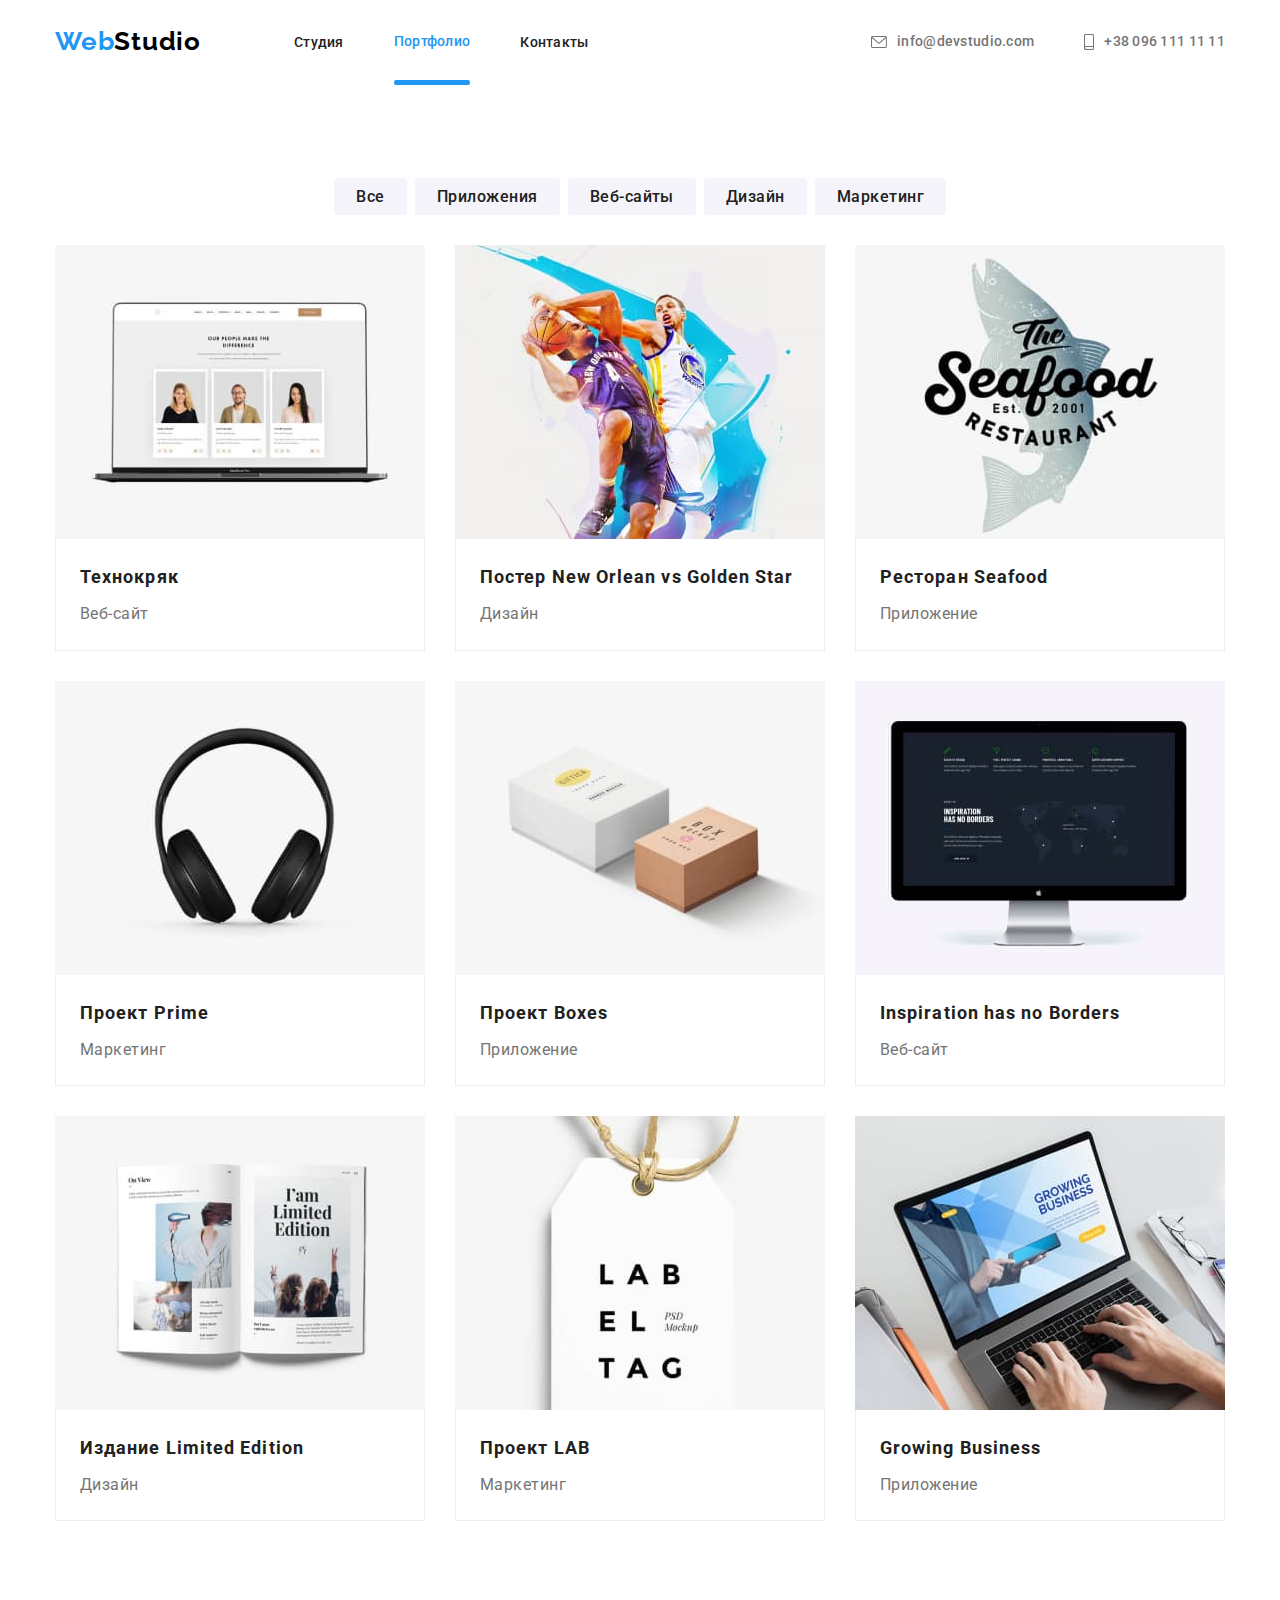
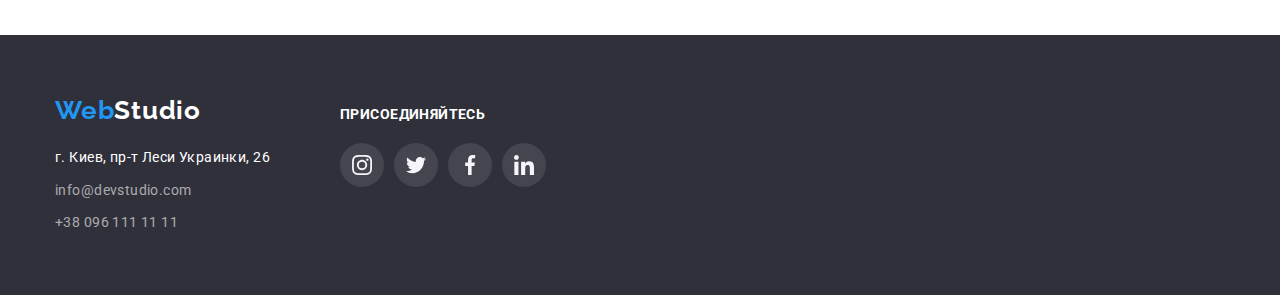
==== portfolio.html @ 33a4ed00 "initial commit" ====
<!DOCTYPE html>
<html lang="ru">
<head>
    <meta charset="UTF-8">
    <meta name="viewport" content="width=device-width, initial-scale=1.0">
    <title>WebStudio</title>
    <link rel="preconnect" href="https://fonts.gstatic.com">
    <link href="https://fonts.googleapis.com/css2?family=Raleway:wght@700&family=Roboto:wght@400;500;700;900&display=swap"
          rel="stylesheet">
    <link rel="stylesheet" href="./css/modern-normalize.css">
    <link rel="stylesheet" href="./css/common.css">
    <link rel="stylesheet" href="./css/portfolio.css" />
</head>
<body>
    <header>
           <div class="page-header container">
                <nav class="nav-links">
                    <a class="link-main" href="./index.html"><span class="part-web">Web</span>Studio</a>
                    <ul class="list">
                        <li class="item"><a class="link studio" href="./index.html">Студия</a></li>
                        <li class="item"><a class="link portfoli current" href="./portfolio.html">Портфолио</a></li>
                        <li class="item"><a class="link contacts" href="">Контакты</a></li>
                    </ul>
                </nav>
                
                <ul class="address list">
                    <li class="item">
                        <a class="auth-items" href="mailto:info@devstudio.com">
                            <svg class="icon" width="16" height="12">
                                <use href="./images/sprite.svg#icon-envelope"></use>
                            </svg>
                            info@devstudio.com
                        </a>
                    </li>
                    <li class="item">
                        <a class="auth-items" href="tel:+380961111111">
                            <svg class="icon" width="10" height="16">
                                <use href="./images/sprite.svg#icon-smartphone"></use>
                            </svg>
                            +38 096 111 11 11
                        </a>
                    </li>
                </ul>
           </div>
    </header>

<main>
    <!-- Portfolio -->
    <section class="section-portfolio" >
       <div class="container">
            <h1 class="visually-hidden">Portfolio</h1>
            <ul class="list buttons">
                <li class="section-button">
                    <button class="button" type="button">Все</button>
                </li>
                <li class="section-button">
                    <button class="button" type="button">Приложения</button>
                </li>
                <li class="section-button">
                    <button class="button" type="button">Веб-сайты</button>
                </li>
                <li class="section-button">
                    <button class="button" type="button">Дизайн</button>
                </li>
                <li class="section-button">
                    <button class="button" type="button">Маркетинг</button>
                </li>
            </ul>
       </div>
    
       <div class="container" >
            <ul class="projects-list list">

                <li class="card">
                    <a class="card-link" href="">
                        <div class="card-thumb">
                            <img src="./images/web-site.jpg" alt="Lap top picture">
                            <p class="card-text">Технокряк это современная площадка распространения
                            коронавируса. Компании используют эту платформу для цифрового
                            шпионажа и атак на защищённые сервера конкурентов.</p>
                        </div>                 
                        <div class="card-content">
                            <h2 class="title">Технокряк</h2>
                            <p class="type">Веб-сайт</p>
                        </div>
                    </a>
                </li>

                <li class="card">
                    <a class="card-link" href="">
                        <div class="card-thumb">
                            <img src="./images/design.jpg" alt="Steffan Curry Warriors picture">
                            <p class="card-text">Технокряк это современная площадка распространения
                            коронавируса. Компании используют эту платформу для цифрового
                            шпионажа и атак на защищённые сервера конкурентов.</p>
                        </div>
                        <div class="card-content">
                            <h2 class="title">Постер New Orlean vs Golden Star</h2>
                            <p class="type">Дизайн</p>
                        </div>
                    </a>
                </li>

                <li class="card">
                    <a class="card-link" href="">
                        <div class="card-thumb">
                            <img src="./images/app.jpg" alt="Sea Food restaurant logo">
                            <p class="card-text">Технокряк это современная площадка распространения
                            коронавируса. Компании используют эту платформу для цифрового
                            шпионажа и атак на защищённые сервера конкурентов.</p>
                        </div>
                        <div class="card-content"> 
                            <h2 class="title">Ресторан Seafood</h2>
                            <p class="type">Приложение</p>
                        </div>
                    </a>
                </li>

                <li class="card">
                    <a class="card-link" href="">
                        <div class="card-thumb">
                            <img src="./images/marketing.jpg" alt="Headphones picture">
                            <p class="card-text">Технокряк это современная площадка распространения
                            коронавируса. Компании используют эту платформу для цифрового
                            шпионажа и атак на защищённые сервера конкурентов.</p>
                        </div>
                        <div class="card-content">
                            <h2 class="title">Проект Prime</h2>
                            <p class="type">Маркетинг</p>
                        </div>
                    </a>
                </li>

                <li class="card">
                    <a class="card-link" href="">
                        <div class="card-thumb">
                            <img src="./images/app-2.jpg" alt="Box picture">
                            <p class="card-text">Технокряк это современная площадка распространения
                            коронавируса. Компании используют эту платформу для цифрового
                            шпионажа и атак на защищённые сервера конкурентов.</p>
                        </div>
                        <div class="card-content">
                            <h2 class="title">Проект Boxes</h2>
                            <p class="type">Приложение</p>
                        </div>
                    </a>
                </li>

                <li class="card">
                    <a class="card-link" href="">
                        <div class="card-thumb">
                            <img src="./images/website-2.jpg" alt="Monitor picture">
                            <p class="card-text">Технокряк это современная площадка распространения
                            коронавируса. Компании используют эту платформу для цифрового
                            шпионажа и атак на защищённые сервера конкурентов.</p>
                        </div>
                        <div class="card-content">
                            <h2 class="title">Inspiration has no Borders</h2>
                            <p class="type">Веб-сайт</p>
                        </div>
                    </a>
                </li>

                <li class="card">
                    <a class="card-link" href="">
                        <div class="card-thumb">
                            <img src="./images/design-2.jpg" alt="Book picture">
                            <p class="card-text">Технокряк это современная площадка распространения
                            коронавируса. Компании используют эту платформу для цифрового
                            шпионажа и атак на защищённые сервера конкурентов.</p>
                        </div>
                        <div class="card-content">
                            <h2 class="title">Издание Limited Edition</h2>
                            <p class="type">Дизайн</p>
                        </div>
                    </a>
                </li>

                <li class="card">
                    <a class="card-link" href="">
                        <div class="card-thumb">
                            <img src="./images/marketing-2.jpg" alt="Label picture">
                            <p class="card-text">Технокряк это современная площадка распространения
                            коронавируса. Компании используют эту платформу для цифрового
                            шпионажа и атак на защищённые сервера конкурентов.</p>
                        </div>
                        <div class="card-content">
                            <h2 class="title">Проект LAB</h2>
                            <p class="type">Маркетинг</p>
                        </div>
                    </a>
                </li>

                <li class="card">
                    <a class="card-link" href="">
                        <div class="card-thumb">
                            <img src="./images/app-3.jpg" alt="Lap top picture">
                            <p class="card-text">Технокряк это современная площадка распространения
                            коронавируса. Компании используют эту платформу для цифрового
                            шпионажа и атак на защищённые сервера конкурентов.</p>
                        </div>
                        <div class="card-content">
                            <h2 class="title">Growing Business</h2>
                            <p class="type">Приложение</p>
                        </div>
                    </a>
                </li>

            </ul>
       </div>
       
    </section>
</main>

<footer>
   <div class="footer-wraper">
        <div>
            <a class="logo-link" href="https://kovalenko-23.github.io/goit-markup-hw-01/">
                <span class="part-web">Web</span>Studio</a>
            <address class="auth-nav">
                <p class="city"><span class="city-address">г. Киев, пр-т Леси Украинки, 26</span> <br />
                    <a class="auth mail" href="mailto:info@devstudio.com">info@devstudio.com</a> <br />
                    <a class="auth" href="tel:+380961111111">+38 096 111 11 11</a>
                </p>
            </address>
        </div>
        
        <div class="social-links">
            <p class="social-links title">ПРИСОЕДИНЯЙТЕСЬ</p>
            <ul class="buttons">
        
                <li class="button">
                    <a class="social-button" href="">
                        <svg class="icon" width="20" height="20">
                            <use href="./images/sprite.svg#icon-instagram-2"></use>
                        </svg>
                    </a>
                </li>
        
                <li class="button">
                    <a class="social-button" href="">
                        <svg class="icon" width="20" height="20">
                            <use href="./images/sprite.svg#icon-twitter-1"></use>
                        </svg>
                    </a>
                </li>
        
                <li class="button">
                    <a class="social-button" href="">
                        <svg class="icon" width="20" height="20">
                            <use href="./images/sprite.svg#icon-facebook-1"></use>
                        </svg>
                    </a>
                </li>
        
                <li class="button">
                    <a class="social-button" href="">
                        <svg class="icon" width="20" height="20">
                            <use href="./images/sprite.svg#icon-linkedin-1"></use>
                        </svg>
                    </a>
                </li>
            </ul>
        </div>
   </div>
</footer>
</body>
</html>
---- css/common.css ----
:root {
  --primary-text-color: #757575;
  --primary-title-color: #212121;
  --alt-logo-color: #2196f3;
  --bcg-button-color: #f5f4fa;
  --bcg-color: #f5f4fa;
  --primary-white-color: #fff;
  --alt-bcg-color: #2f303a;
  --address-items-color: rgb(255, 255, 255, 0.6);
  --social-links-color-1: #afb1b8;

  --transition-duration-cubic: 250ms cubic-bezier(0.4, 0, 0.2, 1);
}

body {
  background-color: var(--primary-white-color);
  color: var(--primary-text-color);
  font-family: Roboto, sans-serif;
}

.visually-hidden {
  position: absolute;
  width: 1px;
  height: 1px;
  margin: -1px;
  border: 0;
  padding: 0;

  white-space: nowrap;
  clip-path: inset(100%);
  clip: rect(0 0 0 0);
  overflow: hidden;
}

.list {
  margin: 0;
  padding: 0;
  list-style: none;
  display: block;
}

.container {
  margin: 0 auto;
  width: 1200px;
  padding-left: 15px;
  padding-right: 15px;
  /* outline: 2px solid tomato; */
}

h1,
h2,
h3,
h4,
h5,
p {
  margin: 0;
  padding: 0;
}

img {
  display: block;
  height: auto;
  max-width: 100%;
}
/*===NAVIGATION===*/

header {
  border-bottom: -1px solid #ececec;
}

.page-header .list {
  align-items: center;
}

.page-header.container {
  padding-left: 15px;
  padding-right: 15px;
  padding-top: 24px;
  padding-bottom: 24px;
  display: flex;
}

.page-header .list {
  display: flex;
}

.nav-links {
  display: flex;
}

/* Web Studio link */
.link-main {
  display: flex;
  align-items: center;
  margin-right: 93px;
}

.part-web {
  color: var(--alt-logo-color);
}

/* super cool option */
.page-header .item + .item {
  margin-left: 50px;
}

.link-main:focus,
.link-main:hover {
  color: #000;
}

.nav-links .link:hover,
.nav-links .link:focus,
.nav-links .link.current,
.address a:hover,
.address a:focus {
  color: #2196f3;

  transition: color var(--transition-duration-cubic);
}

.address a {
  color: var(--primary-text-color);
  font-weight: 500;
  font-size: 14px;
  line-height: 1.14;
  letter-spacing: 0.02em;
}

.nav-links .link-main {
  color: #000;
  font-family: Raleway;
  font-weight: bold;
  font-size: 26px;
  line-height: 1.38;
  letter-spacing: 0.03em;
}

a,
.nav-links .link {
  text-decoration: none;
}

.nav-links .link {
  color: var(--primary-title-color);
  font-weight: 500;
  font-size: 14px;
  line-height: 1.14;
  letter-spacing: 0.02em;
}

.link.current {
  position: relative;
  display: block;
}

.link.current::after {
  content: '';

  position: absolute;
  bottom: -218%;
  left: 0;

  display: block;
  height: 5px;
  width: 100%;
  background-color: var(--alt-logo-color);
  border-radius: 2px;
}

/* Address list */

.auth-items {
  display: flex;
  align-items: center;
}

.address.list .icon {
  fill: currentColor;
  margin-right: 10px;
}

.address.list {
  display: flex;
  justify-content: flex-end;
  margin-left: auto;
}

/*====MAIN====*/

/*===HERO===*/
.overlay {
  text-align: center;
  padding-bottom: 200px;
  padding-top: 200px;
  max-width: 1600px;
  height: 600px;
  margin-left: auto;
  margin-right: auto;
  background-image: linear-gradient(
      to right,
      rgba(47, 48, 58, 0.4),
      rgba(47, 48, 58, 0.4)
    ),
    url(../images/hero-background.jpg);
}

.section-hero .section-title {
  color: var(--primary-white-color);
  font-weight: 900;
  font-size: 44px;
  line-height: 1.36;
  text-align: center;
  letter-spacing: 0.06em;
  text-transform: uppercase;
  margin-bottom: 30px;
  margin-top: 0;
}

.button-order {
  border-radius: 4px;
  border: none;
  padding: 10px 32px;
  min-width: 200px;

  background-color: var(--alt-logo-color);
  color: var(--primary-white-color);
  font-weight: bold;
  font-size: 16px;
  line-height: 1.87;
  align-items: center;
  text-align: center;
  letter-spacing: 0.06em;

  transition: color, background-color var(--transition-duration-cubic);
}

.section-hero button:hover,
.section-hero button:focus {
  background-color: var(--bcg-button-color);
  color: var(--primary-title-color);
}

.backdrop {
  position: fixed;
  top: 0;
  left: 0;
  width: 100%;
  height: 100%;
  background: rgba(0, 0, 0, 0.2);

  opacity: 1;

  transition: opacity var(--transition-duration-cubic);
}

.backdrop.is-hidden {
  opacity: 0;
  pointer-events: none;
}

.backdrop.is-hidden .modal {
  transform: translate(-50%, -50%) scale(0.9);
}

.modal {
  position: absolute;
  max-width: 528px;
  width: 100%;
  min-height: 100vh;
  left: 50%;
  top: 50%;
  overflow-y: auto;

  background: #ffffff;
  border-radius: 4px;
  padding: 40px;

  transform: translate(-50%, -50%) scale(1);
  transition: scale 250ms cubic-bezier(0.4, 0, 0.2, 1);

  /* Добавить после наполенияи контентом */
  /* overflow-y: auto; */
}

.modal > .close-button {
  position: absolute;
  display: flex;
  justify-content: center;
  align-items: center;
  top: 0;
  right: 0;
  border: 1px solid rgba(0, 0, 0, 0.1);
  width: 30px;
  height: 30px;
  background-color: white;
  border-radius: 50%;
  margin-top: 8px;
  margin-right: 8px;
}

.form-appointment {
  outline: 1px solid green;
}

/* Section Advantages */

.section-advantages .list {
  display: flex;
  justify-content: space-between;
}

.list.advantages > .item:not(:last-child) {
  margin-right: 30px;
}

.list.advantages > .item {
  width: 270px;
}

.item-icon {
  display: flex;
  align-items: center;
  background-color: var(--bcg-button-color);
  padding: 25px 100px;
  margin-bottom: 30px;
}

.list.advantages .icon {
  padding: 0;
  border: none;
  margin: 0;
}

.section-advantages .section-item {
  color: var(--primary-title-color);
  font-weight: bold;
  font-size: 14px;
  line-height: 1.14;
  letter-spacing: 0.03em;
  text-transform: uppercase;
}

.section-advantages {
  padding-top: 94px;
  padding-bottom: 94px;
}

.section-advantages .section-item {
  margin-top: 0;
  margin-bottom: 10px;
}

.section-advantages .section-text {
  margin-top: 0;
  margin-bottom: 0;
}

.section-item.top {
  margin-top: 0;
}

.section-advantages .section-text {
  color: var(--primary-text-color);
  font-style: normal;
  font-weight: normal;
  font-size: 14px;
  line-height: 1.7;
  letter-spacing: 0.03em;
}

/* Activities section */
.section-activities .list {
  display: flex;
  justify-content: space-between;
}

. .section-activities {
  padding-bottom: 94px;
  z-index: 1;
}

.thumb-activities {
  position: relative;
}

.thumb-activities::before {
  display: inline-block;
  position: absolute;
  content: '';
  bottom: 0;
  left: 0;
  width: 100%;
  height: 70px;
  background-color: rgba(47, 48, 58, 0.8);
}

.thumb-activities > .text {
  display: inline-block;
  position: absolute;
  bottom: 0;
  left: 50%;
  transform: translatex(-50%);
  width: 100%;

  padding-bottom: 27px;
  font-weight: bold;
  font-size: 14px;
  line-height: 1.14;
  text-align: center;
  letter-spacing: 0.03em;
  text-transform: uppercase;
  color: var(--primary-white-color);
}

.section-activities .section-title {
  color: var(--primary-title-color);
  font-weight: bold;
  text-align: center;
  font-size: 36px;
  line-height: 1.16;
  letter-spacing: 0.03em;
  margin-bottom: 50px;
}

/* Our Team section */
.section-team .list {
  display: flex;
  justify-content: space-between;
}

.section-team {
  background-color: var(--bcg-color);
  padding-top: 94px;
  padding-bottom: 94px;
}

.section-team .worker {
  background-color: var(--primary-white-color);
  box-shadow: 0px 1px 3px rgba(0, 0, 0, 0.12), 0px 1px 1px rgba(0, 0, 0, 0.14),
    0px 2px 1px rgba(0, 0, 0, 0.2);
  border-radius: 0px 0px 4px 4px;
}

.section-team .worker:not(:last-child) {
  margin-right: 30px;
}

.worker-info {
  padding: 30px 32px;
}

.section-team .section-title {
  color: var(--primary-title-color);
  font-weight: bold;
  font-size: 36px;
  line-height: 1.16;
  text-align: center;
  letter-spacing: 0.03em;
  margin-bottom: 50px;
}

.section-team .section-item {
  color: var(--primary-title-color);
  font-weight: 500;
  font-size: 16px;
  line-height: 0.84;
  text-align: center;
  letter-spacing: 0.03em;
  margin-bottom: 10px;
}

.section-team .section-text {
  color: var(--primary-text-color);
  font-weight: normal;
  font-size: 16px;
  line-height: 1.2;
  text-align: center;
  letter-spacing: 0.03em;
  margin-bottom: 16px;
}

/* Social links */
.list-socials {
  display: flex;
  justify-content: space-around;
  padding: 0;
}

.list-socials .social-item:not(:last-child) {
  margin-right: 10px;
}

.social-item > .item {
  display: flex;
  align-items: center;
  justify-content: center;
  border: none;
  padding: 0;
  width: 44px;
  height: 44px;
  border-radius: 50%;
  color: var(--social-links-color-1);

  transition: color, background-color var(--transition-duration-cubic);
}

.social-item > .item:hover,
.social-item > .item:focus {
  background-color: var(--alt-logo-color);
  color: var(--primary-white-color);
}

.social-item .icon {
  fill: currentColor;
}

/*===Clients section=== */
.section-clients .container {
  padding-top: 98px;
  padding-bottom: 92px;
  margin-left: auto;
  margin-right: auto;
}

.section-clients .section-title {
  color: var(--primary-title-color);
  font-weight: bold;
  font-size: 36px;
  line-height: 1.2;
  text-align: center;
  letter-spacing: 0.03em;

  margin-bottom: 50px;
}

.clients-list {
  display: flex;
  margin: 0;
  padding: 0;
}

.clients-list .client:not(:last-child) {
  margin-right: 30px;
}

.clients-list .button {
  width: 170px;
  height: 90px;
  border: 1px var(--social-links-color-1) solid;
  border-radius: 4px;
  display: flex;
  justify-content: center;
  align-items: center;
  color: var(--social-links-color-1);

  transition: color var(--transition-duration-cubic);
}

.clients-list .button:hover,
.clients-list .button:focus {
  color: var(--alt-logo-color);
  border-color: var(--alt-logo-color);
}

.clients-list .icon {
  fill: currentColor;
}

/*===Footer===*/
footer {
  background-color: #2f303a;
}

.footer-wraper {
  display: flex;
  align-items: baseline;
  width: 1200px;
  padding-top: 60px;
  padding-bottom: 60px;
  padding-left: 15px;
  padding-right: 15px;
  margin-left: auto;
  margin-right: auto;
}

.city {
  color: var(--primary-white-color);
}

.logo-link {
  display: inline-block;
  color: var(--primary-white-color);
  font-family: Raleway;
  font-weight: bold;
  font-size: 26px;
  line-height: 1.2;
  letter-spacing: 0.03em;
  margin-bottom: 20px;
}

.auth-nav .city {
  font-weight: normal;
  font-size: 14px;
  line-height: 1.7;
  letter-spacing: 0.03em;
}

.logo-link:hover,
.logo-link:focus {
  color: var(--primary-white-color);
}

.auth-nav .auth {
  color: var(--address-items-color);
}

footer a:hover,
footer a:focus {
  color: var(--alt-bcg-color);
}

.city-address {
  display: inline-block;
  margin-bottom: 9px;
}

.auth.mail {
  margin-bottom: 9px;
  display: inline-block;
}

.social-links {
  margin-left: 70px;
}

.social-links.title {
  color: var(--primary-white-color);
  margin-bottom: 20px;
  margin-left: 0;
  font-style: normal;
  font-weight: bold;
  font-size: 14px;
  line-height: 1.14;
  letter-spacing: 0.03em;
  text-transform: uppercase;
}

.social-links .buttons {
  display: flex;
  margin: 0;
  padding: 0;
}

.button .social-button {
  display: flex;
  align-items: center;
  justify-content: center;
  width: 44px;
  height: 44px;
  fill: var(--bcg-button-color);
  background-color: rgba(255, 255, 255, 0.1);
  border-radius: 50%;

  transition: background-color, var(--transition-duration-cubic);
}

.button .social-button:hover,
.button .social-button:focus {
  fill: var(--primary-white-color);
  background-color: var(--alt-logo-color);
}

.social-links .button:not(:last-child) {
  margin-right: 10px;
}
---- css/portfolio.css ----
:root {
  --primary-text-color: #757575;
  --primary-title-color: #212121;
  --alt-logo-color: #2196f3;
  --bcg-button-color: #f5f4fa;
  --alt-bcg-color: #f5f4fa;
  --primary-white-color: #fff;
  --footer-bcg-color: #2f303a;

  --transition-duration-cubic: 250ms cubic-bezier(0.4, 0, 0.2, 1);
}

a {
  text-decoration: none;
}

body {
  background-color: var(--primary-white-color);
  color: var(--primary-text-color);
  font-family: Roboto, sans-serif;
}

li {
  display: block;
}

.list {
  margin: 0;
  padding: 0;
  list-style: none;
}

.container {
  margin: 0 auto;
  width: 1200px;
  padding-left: 15px;
  padding-right: 15px;
  /* outline: 2px solid tomato; */
}

img {
  display: block;
  height: auto;
  max-width: 100%;
}

/* Web Studio link */
.link-main {
  display: flex;
  align-items: center;
  margin-right: 93px;
}

.section-portfolio:first-child {
  padding-top: 94px;
  padding-bottom: 20px;
}

.section-portfolio .list.buttons {
  display: flex;
  justify-content: center;
}

.section-portfolio .section-button {
  color: var(--primary-title-color);
  font-family: inherit;
  font-weight: 500;
  font-size: 16px;
  line-height: 1.6;
  text-align: center;
  letter-spacing: 0.03em;
  border-radius: 4px;
}

/* Address list */
.address.list {
  justify-content: flex-end;
}

/* Buttons */
.list > .section-button:not(:last-child) {
  margin-right: 8px;
}

/* ===MAIN=== */
/* ===Cards=== */

.section-portfolio:last-child {
  margin-bottom: 94px;
}

.card-thumb {
  position: relative;
  width: 370px;
  overflow: hidden;
}

.card-text {
  position: absolute;
  top: 0;
  left: 0;
  width: 100%;
  height: 100%;

  display: flex;
  margin: 0;
  padding: 63px 24px;

  background-color: rgba(33, 150, 243, 0.9);
  font-weight: normal;
  font-size: 18px;
  line-height: 1.56;
  letter-spacing: 0.03em;
  color: #ffffff;

  transform: translateY(100%);
  transition: transform 250ms cubic-bezier(0.4, 0, 0.2, 1);
}

.card-link:hover .card-text {
  transform: translateY(0);
}

/* -- hover card complicated wariant-- */
/* .card-thumb::before {
  display: inline-block;
  position: absolute;
  content: '';
  top: 100%;
  width: 100%;
  height: 100%;
  background-color: rgba(33, 150, 243, 0.9);

  transition: transform 250ms cubic-bezier(0.4, 0, 0.2, 1);
}

.card-thumb:hover::before,
.card-thumb:focus::before {
  transform: translateY(-100%);
}

.card-thumb > p {
  display: inline-block;
  position: absolute;
  top: 100%;
  left: 0;

  padding: 63px 24px;

  font-weight: normal;
  font-size: 18px;
  line-height: 1.56;
  letter-spacing: 0.03em;
  color: #ffffff;
  transition: transform 250ms cubic-bezier(0.4, 0, 0.2, 1);
}

.card-thumb:hover p {
  transform: translateY(-100%);
} */

.card-content {
  padding: 20px 24px;
  border-bottom: 1px solid #eeeeee;
  border-left: 1px solid #eeeeee;
  border-right: 1px solid #eeeeee;
}

.projects-list {
  display: flex;
  flex-wrap: wrap;
  margin-top: -30px;
  justify-content: space-between;
  padding-bottom: 94px;
  padding: 0;
  margin: 0;
  /* outline: 1px solid tomato; */
}

.projects-list > .card {
  flex-basis: calc(100% / 3 - 30px);
  margin-top: 30px;
  box-shadow: none;

  transition: box-shadow var(--transition-duration-cubic);
}

.projects-list > .card:hover {
  box-shadow: 0px 1px 1px rgba(0, 0, 0, 0.12), 0px 4px 4px rgba(0, 0, 0, 0.06),
    1px 4px 6px rgba(0, 0, 0, 0.16);
}

.projects-list .title {
  color: var(--primary-title-color);
  font-weight: bold;
  font-size: 18px;
  line-height: 2;
  letter-spacing: 0.06em;
}

.projects-list .type {
  color: var(--primary-text-color);
  font-style: normal;
  font-weight: normal;
  font-size: 16px;
  line-height: 1.88;
  letter-spacing: 0.03em;
  margin-top: 4px;
}

.projects-list {
  margin: 0;
  padding: 0;
  list-style: none;
}

.list.buttons .button {
  display: inline-block;
  border-radius: 4px;
  border: none;
  padding: 6px 22px;
  min-width: 73px;

  background-color: var(--bcg-button-color);
  color: var(--primary-title-color);
  font-style: normal;
  font-weight: 500;
  font-size: 16px;
  line-height: 1.6;
  text-align: center;
  letter-spacing: 0.03em;
  box-shadow: none;

  transition: color, box-shadow,
    background-color var(--transition-duration-cubic);
}

.section-button .button:hover,
.section-button .button:focus {
  color: var(--primary-white-color);
  background-color: var(--alt-logo-color);
  border-radius: 4px;
  box-shadow: 0px 3px 1px rgba(0, 0, 0, 0.1), 0px 1px 2px rgba(0, 0, 0, 0.08),
    0px 2px 2px rgba(0, 0, 0, 0.12);
  cursor: pointer;
  outline: none;
}

.city-address {
  display: inline-block;
  margin-bottom: 9px;
}

.auth.mail {
  margin-bottom: 9px;
  display: inline-block;
}
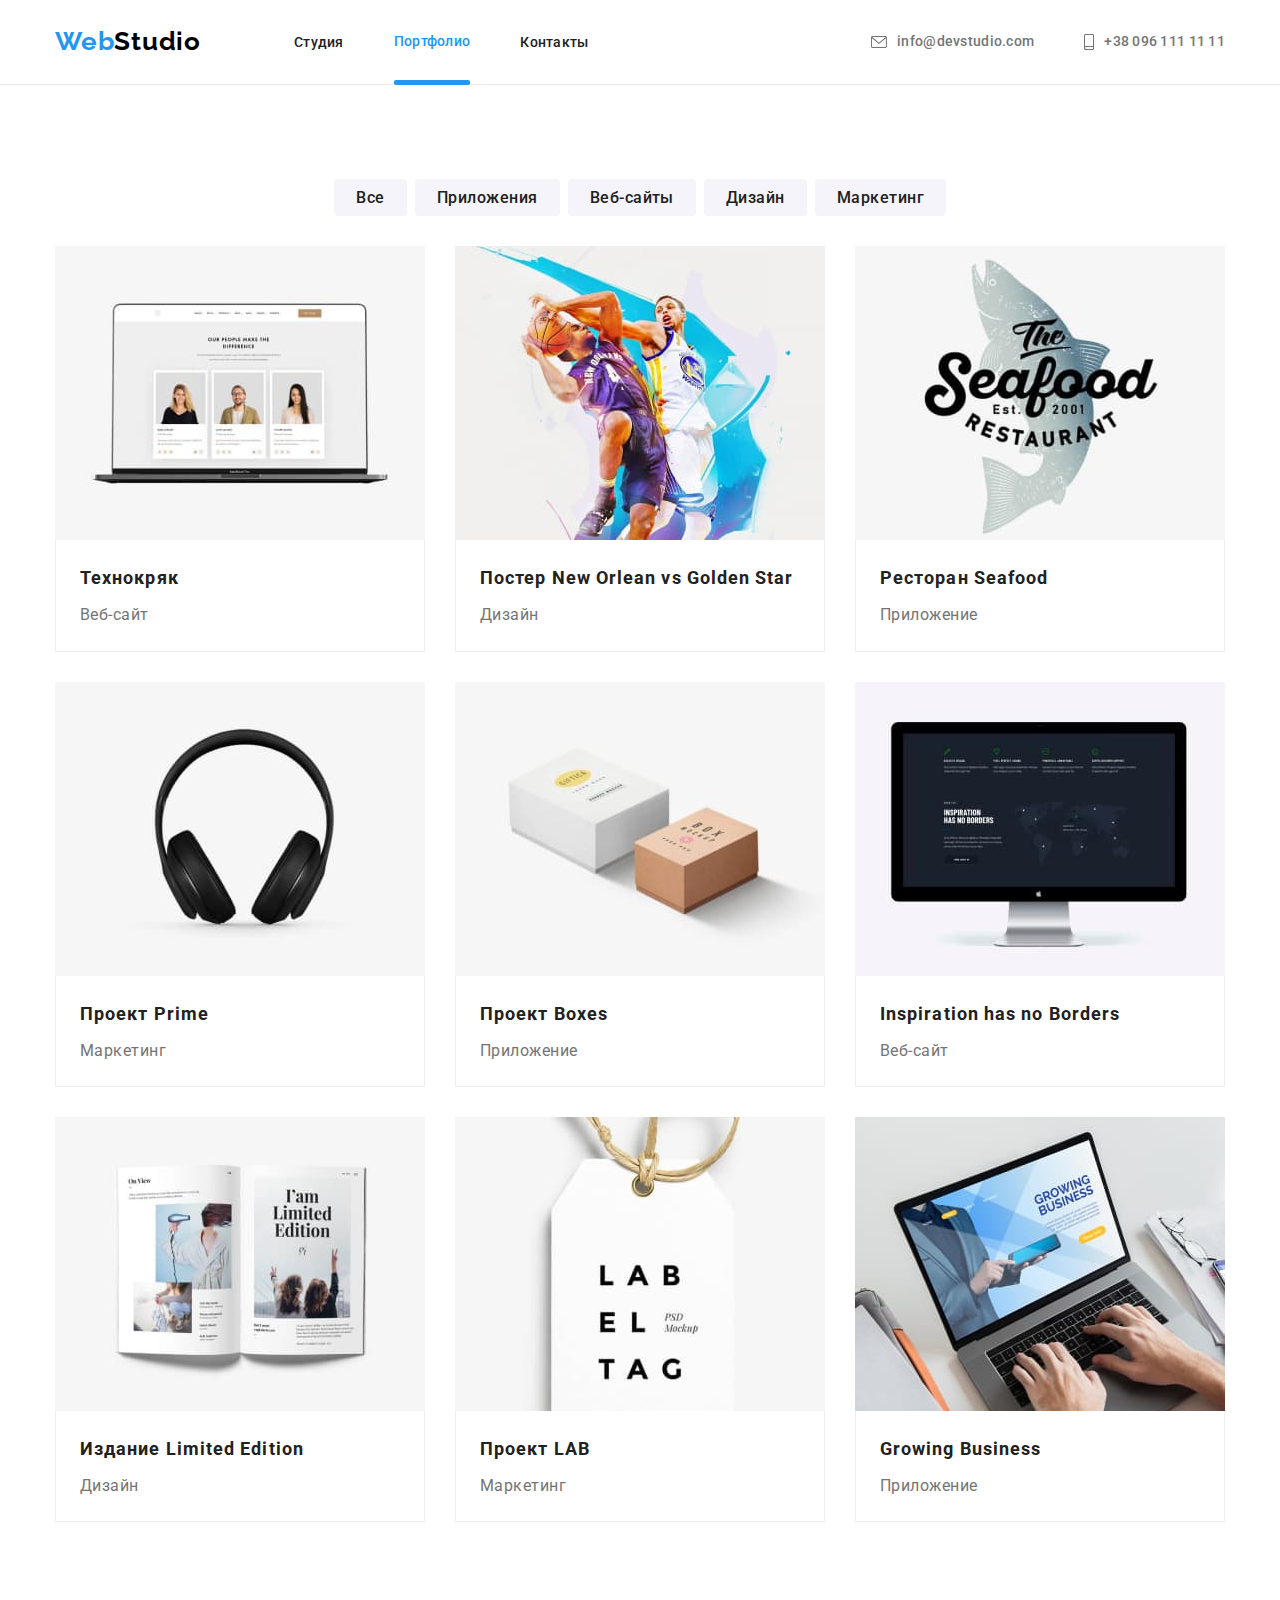
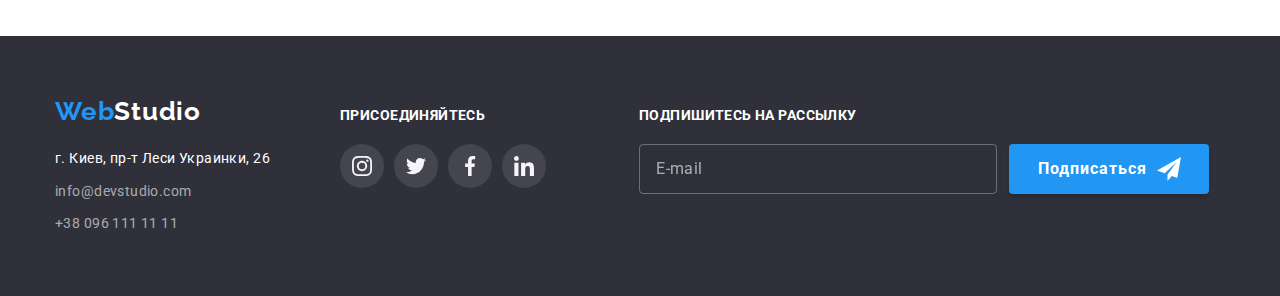
==== commit 750166a5: "last changes commited" ====
--- a/portfolio.html
+++ b/portfolio.html
@@ -262,6 +262,18 @@
                 </li>
             </ul>
         </div>
+        
+        <form class="form-footer">
+            <label class="form-label">
+                <span class="label">Подпишитесь на рассылку</span>
+                <input class="input" type="email" name="email" placeholder="E-mail">
+            </label>
+            <button class="button-submit" type="submit">Подписаться
+                <svg class="icon send" width="24" height="24">
+                    <use href="./images/sprite.svg#icon-send"></use>
+                </svg>
+            </button>
+        </form>
    </div>
 </footer>
 </body>
--- a/css/common.css
+++ b/css/common.css
@@ -65,7 +65,7 @@
 /*===NAVIGATION===*/
 
 header {
-  border-bottom: -1px solid #ececec;
+  border-bottom: 1px solid #ececec;
 }
 
 .page-header .list {
@@ -265,9 +265,9 @@
 
 .modal {
   position: absolute;
-  max-width: 528px;
-  width: 100%;
-  min-height: 100vh;
+  max-width: 100%;
+  /* width: 100%; */
+  /* min-height: 100vh; */
   left: 50%;
   top: 50%;
   overflow-y: auto;
@@ -278,9 +278,6 @@
 
   transform: translate(-50%, -50%) scale(1);
   transition: scale 250ms cubic-bezier(0.4, 0, 0.2, 1);
-
-  /* Добавить после наполенияи контентом */
-  /* overflow-y: auto; */
 }
 
 .modal > .close-button {
@@ -297,10 +294,207 @@
   border-radius: 50%;
   margin-top: 8px;
   margin-right: 8px;
-}
-
-.form-appointment {
-  outline: 1px solid green;
+  cursor: pointer;
+}
+
+.close-button .icon {
+  fill: #000;
+
+  transition: fill 250ms cubic-bezier(0.4, 0, 0.2, 1);
+}
+
+.close-button:focus .icon,
+.close-button:hover .icon {
+  fill: #2196f3;
+}
+
+/* ===FORM=== */
+.form-order {
+  width: 448px;
+  margin-left: auto;
+  margin-right: auto;
+}
+
+.form-header {
+  margin-bottom: 12px;
+  font-weight: bold;
+  font-size: 20px;
+  line-height: 1.15;
+  text-align: center;
+  letter-spacing: 0.03em;
+
+  color: var(--primary-title-color);
+}
+
+.input-forms {
+  margin-bottom: 20px;
+}
+
+.form-field {
+  position: relative;
+  display: flex;
+  flex-direction: column;
+}
+
+.form-field:not(:last-child) {
+  margin-bottom: 28px;
+}
+
+.form-field .icon {
+  display: inline-block;
+  position: absolute;
+  left: 12px;
+  top: 70%;
+  fill: var(--primary-title-color);
+
+  transform: translateY(-70%);
+
+  transition: fill 250ms cubic-bezier(0.4, 0, 0.2, 1);
+}
+
+.input-label {
+  margin-bottom: 4px;
+
+  font-weight: normal;
+  font-size: 12px;
+  line-height: 1.16;
+
+  letter-spacing: 0.01em;
+
+  color: var(--primary-text-color);
+}
+
+.input-area {
+  height: 40px;
+  border: 1px solid rgba(33, 33, 33, 0.2);
+  border-radius: 4px;
+  padding-left: 42px;
+
+  transition: border 250ms cubic-bezier(0.4, 0, 0.2, 1);
+}
+
+.input-area:hover,
+.input-area:focus,
+.input-area:active {
+  border-color: #2196f3;
+  outline: none;
+  cursor: pointer;
+}
+
+.input-area:focus + .icon,
+.input-area:hover + .icon {
+  fill: #2196f3;
+}
+
+.input-area.textarea {
+  height: 120px;
+  padding: 12px 16px;
+}
+
+.input-area.textarea::placeholder {
+  font-weight: normal;
+  font-size: 12px;
+  line-height: 1.16;
+  letter-spacing: 0.01em;
+
+  color: rgba(117, 117, 117, 0.5);
+}
+
+textarea {
+  resize: none;
+}
+
+/* CHECKBOX POLICY */
+.checkbox-policy {
+  justify-content: space-between;
+  align-items: center;
+  display: flex;
+  width: 425px;
+  margin-left: auto;
+  margin-right: auto;
+  margin-bottom: 30px;
+  font-weight: normal;
+  font-size: 14px;
+  line-height: 1.71;
+
+  letter-spacing: 0.03em;
+
+  color: var(--primary-text-color);
+}
+
+.checkbox-policy input[type='checkbox'] {
+  width: 16px;
+  height: 15px;
+  border-color: var(--primary-title-color);
+}
+
+.policy-text {
+  font-family: Roboto;
+  font-style: normal;
+  font-weight: normal;
+  font-size: 14px;
+  line-height: 1.71;
+  letter-spacing: 0.03em;
+
+  color: var(--primary-text-color);
+}
+
+.checkbox-policy a {
+  text-decoration: underline;
+  color: var(--alt-logo-color);
+}
+
+.checkbox-policy a:hover {
+  color: var(--alt-logo-color);
+  cursor: pointer;
+}
+
+.checkbox-policy > .checkbox {
+  position: absolute;
+  appearance: none;
+  -webkit-appearance: none;
+  -moz-appearance: none;
+}
+
+.checkbox-icon {
+  display: block;
+  border: 2px solid #000;
+  width: 16px;
+  height: 15px;
+  border-radius: 2px;
+  background-color: #fff;
+  background-image: #fff;
+
+  transition: background-color 250ms var(--transition-duration-cubic),
+    background-image 250ms var(--transition-duration-cubic),
+    border-color 250ms var(--transition-duration-cubic);
+}
+
+.checkbox:checked + .checkbox-icon {
+  background-color: var(--alt-logo-color);
+  border-color: var(--alt-logo-color);
+  background-image: url(../images/check.svg);
+  background-size: contain;
+  background-origin: border-box;
+}
+
+/* Button SUBMIT */
+.button-submit {
+  display: block;
+  margin-left: auto;
+  margin-right: auto;
+  padding: 10px 32px;
+  min-width: 200px;
+  background-color: var(--alt-logo-color);
+  color: var(--primary-white-color);
+  font-weight: bold;
+  font-size: 16px;
+  line-height: 1.87;
+  letter-spacing: 0.06em;
+  box-shadow: 0px 4px 4px rgba(0, 0, 0, 0.15);
+  border-radius: 4px;
+  border: none;
+  cursor: pointer;
 }
 
 /* Section Advantages */
@@ -674,3 +868,62 @@
 .social-links .button:not(:last-child) {
   margin-right: 10px;
 }
+
+/* ===FORM FOOTER+=== */
+.form-footer {
+  display: flex;
+  margin-left: 93px;
+}
+
+.form-footer > .form-label {
+  display: flex;
+  flex-direction: column;
+}
+
+.form-label > .label {
+  margin-bottom: 20px;
+  font-weight: bold;
+  font-size: 14px;
+  line-height: 1.14;
+  letter-spacing: 0.03em;
+  text-transform: uppercase;
+
+  color: #ffffff;
+}
+
+.form-label > .input {
+  width: 358px;
+  height: 50px;
+  border: 1px solid rgba(255, 255, 255, 0.3);
+  filter: drop-shadow(0px 4px 4px rgba(0, 0, 0, 0.15));
+  border-radius: 4px;
+  background-color: transparent;
+  color: #fff;
+  padding-left: 16px;
+}
+
+.form-label > .input::placeholder {
+  font-weight: normal;
+  font-size: 16px;
+  line-height: 1.25;
+  letter-spacing: 0.03em;
+
+  color: rgba(255, 255, 255, 0.6);
+}
+
+.form-footer > .button-submit {
+  position: relative;
+  display: flex;
+  justify-content: space-between;
+  width: 200px;
+  height: 50px;
+  margin-top: auto;
+  margin-left: 12px;
+  padding: 10px 29px;
+}
+
+.button-submit .icon.send {
+  position: absolute;
+  top: 13px;
+  right: 28px;
+}
